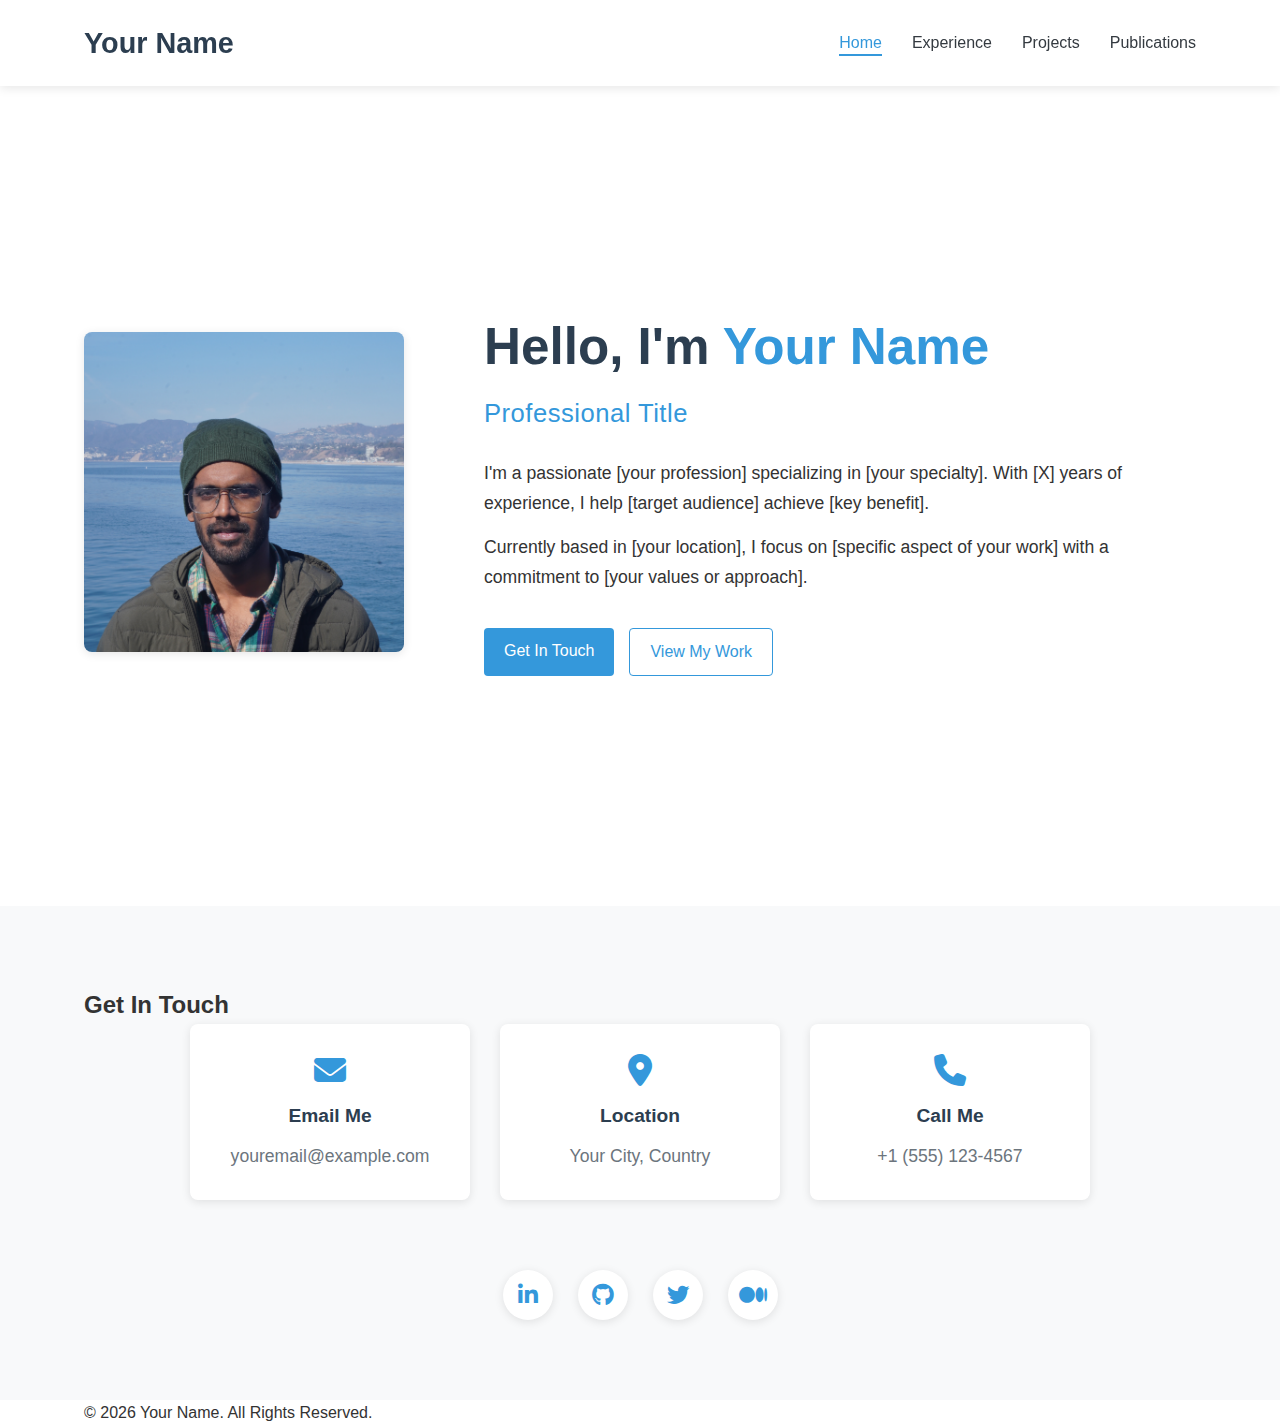
==== index.html @ 05395f2c "Update index.html" ====
<!DOCTYPE html>
<html lang="en">
<head>
    <meta charset="UTF-8">
    <meta name="viewport" content="width=device-width, initial-scale=1.0">
    <title>Your Name | Personal Portfolio</title>
    <link rel="stylesheet" href="styles.css">
    <link rel="stylesheet" href="https://cdnjs.cloudflare.com/ajax/libs/font-awesome/6.4.0/css/all.min.css">
</head>
<body>
    <header>
        <div class="container">
            <h1 class="logo">Your Name</h1>
            <nav>
                <ul>
                    <li><a href="index.html" class="active">Home</a></li>
                    <li><a href="experience.html">Experience</a></li>
                    <li><a href="projects.html">Projects</a></li>
                    <li><a href="publications.html">Publications</a></li>
                </ul>
            </nav>
        </div>
    </header>

    <section class="hero full-height">
        <div class="container">
            <div class="hero-content">
                <div class="profile-container">
                    <img src="./as-142.JPG" alt="Your Photo" class="profile-image">
                </div>
                <div class="hero-text">
                    <h1 class="hero-name">Hello, I'm <span class="highlight">Your Name</span></h1>
                    <h2 class="hero-title">Professional Title</h2>
                    <div class="hero-description">
                        <p>I'm a passionate [your profession] specializing in [your specialty]. With [X] years of experience, I help [target audience] achieve [key benefit].</p>
                        <p>Currently based in [your location], I focus on [specific aspect of your work] with a commitment to [your values or approach].</p>
                    </div>
                    <div class="hero-cta">
                        <a href="#contact" class="btn primary">Get In Touch</a>
                        <a href="projects.html" class="btn secondary">View My Work</a>
                    </div>
                </div>
            </div>
        </div>
    </section>

    <section class="contact" id="contact">
        <div class="container">
            <h2 class="section-title">Get In Touch</h2>
            <div class="contact-content">
                <div class="contact-grid">
                    <div class="contact-card">
                        <i class="fas fa-envelope"></i>
                        <h3>Email Me</h3>
                        <p><a href="mailto:youremail@example.com">youremail@example.com</a></p>
                    </div>
                    <div class="contact-card">
                        <i class="fas fa-map-marker-alt"></i>
                        <h3>Location</h3>
                        <p>Your City, Country</p>
                    </div>
                    <div class="contact-card">
                        <i class="fas fa-phone"></i>
                        <h3>Call Me</h3>
                        <p>+1 (555) 123-4567</p>
                    </div>
                </div>
                
                <div class="social-links">
                    <a href="https://linkedin.com/in/yourusername" target="_blank" title="LinkedIn">
                        <i class="fab fa-linkedin-in"></i>
                    </a>
                    <a href="https://github.com/yourusername" target="_blank" title="GitHub">
                        <i class="fab fa-github"></i>
                    </a>
                    <a href="https://twitter.com/yourusername" target="_blank" title="Twitter">
                        <i class="fab fa-twitter"></i>
                    </a>
                    <a href="https://medium.com/@yourusername" target="_blank" title="Medium">
                        <i class="fab fa-medium-m"></i>
                    </a>
                </div>
            </div>
        </div>
    </section>

    <footer>
        <div class="container">
            <p>&copy; <span id="current-year"></span> Your Name. All Rights Reserved.</p>
        </div>
    </footer>

    <script>
        document.getElementById('current-year').textContent = new Date().getFullYear();
    </script>
</body>
</html>
---- styles.css ----
/* Base Styles */
:root {
    --primary-color: #3498db;
    --secondary-color: #2c3e50;
    --accent-color: #e74c3c;
    --light-color: #f8f9fa;
    --dark-color: #343a40;
    --text-color: #333;
    --gray-color: #6c757d;
    --border-color: #dee2e6;
    --shadow: 0 2px 10px rgba(0, 0, 0, 0.1);
}

* {
    margin: 0;
    padding: 0;
    box-sizing: border-box;
}

body {
    font-family: 'Helvetica Neue', Arial, sans-serif;
    line-height: 1.6;
    color: var(--text-color);
    background-color: white;
}

.container {
    width: 90%;
    max-width: 1200px;
    margin: 0 auto;
    padding: 0 20px;
}

a {
    text-decoration: none;
    color: var(--primary-color);
    transition: color 0.3s;
}

a:hover {
    color: var(--secondary-color);
}

img {
    max-width: 100%;
    height: auto;
}

/* Header */
header {
    background-color: white;
    padding: 20px 0;
    box-shadow: var(--shadow);
    position: sticky;
    top: 0;
    z-index: 100;
}

header .container {
    display: flex;
    justify-content: space-between;
    align-items: center;
}

.logo {
    font-size: 1.8rem;
    font-weight: 700;
    color: var(--secondary-color);
}

nav ul {
    display: flex;
    list-style: none;
}

nav ul li {
    margin-left: 30px;
}

nav ul li a {
    color: var(--dark-color);
    font-weight: 500;
    transition: all 0.3s;
    position: relative;
}

nav ul li a:hover,
nav ul li a.active {
    color: var(--primary-color);
}

nav ul li a.active::after {
    content: '';
    position: absolute;
    bottom: -5px;
    left: 0;
    width: 100%;
    height: 2px;
    background-color: var(--primary-color);
}

/* Page Header */
.page-header {
    background-color: var(--light-color);
    padding: 60px 0;
    text-align: center;
}

.page-header h1 {
    font-size: 2.5rem;
    color: var(--secondary-color);
    margin-bottom: 15px;
}

.page-header p {
    font-size: 1.2rem;
    color: var(--gray-color);
    max-width: 600px;
    margin: 0 auto;
}

/* Hero Section */
.hero {
    padding: 60px 0;
    background-color: white;
}

.full-height {
    min-height: calc(100vh - 80px);
    display: flex;
    align-items: center;
}

.hero-content {
    display: flex;
    align-items: center;
    gap: 80px;
}

.profile-container {
    flex-shrink: 0;
}

.profile-image {
    width: 320px;
    height: 320px;
    border-radius: 8px;
    object-fit: cover;
    box-shadow: var(--shadow);
    transition: transform 0.5s;
}

.profile-image:hover {
    transform: translateY(-5px);
}

.hero-text {
    flex: 1;
}

.hero-name {
    font-size: 3.2rem;
    margin-bottom: 15px;
    color: var(--secondary-color);
    line-height: 1.2;
}

.hero-title {
    font-size: 1.6rem;
    color: var(--primary-color);
    margin-bottom: 25px;
    font-weight: 500;
    letter-spacing: 0.5px;
}

.hero-description {
    margin-bottom: 35px;
}

.hero-description p {
    margin-bottom: 15px;
    font-size: 1.1rem;
    line-height: 1.7;
}

.hero-cta {
    display: flex;
    gap: 15px;
}

.highlight {
    color: var(--primary-color);
}

/* Buttons */
.btn {
    display: inline-block;
    padding: 10px 20px;
    background-color: var(--primary-color);
    color: white;
    border-radius: 4px;
    font-weight: 500;
    transition: all 0.3s;
    border: none;
    cursor: pointer;
}

.btn:hover {
    background-color: var(--secondary-color);
    color: white;
    transform: translateY(-3px);
}

.btn.secondary {
    background-color: transparent;
    border: 1px solid var(--primary-color);
    color: var(--primary-color);
}

.btn.secondary:hover {
    background-color: var(--primary-color);
    color: white;
}

.btn.small {
    padding: 5px 15px;
    font-size: 0.9rem;
}

.cta-buttons {
    display: flex;
    gap: 15px;
}

/* Contact Section */
.contact {
    padding: 80px 0;
    background-color: var(--light-color);
}

.contact-content {
    display: flex;
    flex-direction: column;
    align-items: center;
    gap: 50px;
}

.contact-grid {
    display: grid;
    grid-template-columns: repeat(auto-fit, minmax(250px, 1fr));
    gap: 30px;
    width: 100%;
    max-width: 900px;
}

.contact-card {
    background-color: white;
    padding: 30px;
    border-radius: 8px;
    text-align: center;
    box-shadow: var(--shadow);
    transition: transform 0.3s;
}

.contact-card:hover {
    transform: translateY(-5px);
}

.contact-card i {
    font-size: 2rem;
    color: var(--primary-color);
    margin-bottom: 15px;
}

.contact-card h3 {
    font-size: 1.2rem;
    color: var(--secondary-color);
    margin-bottom: 10px;
}

.contact-card p, .contact-card a {
    color: var(--gray-color);
    font-size: 1.1rem;
}

.contact-card a:hover {
    color: var(--primary-color);
}

.social-links {
    display: flex;
    gap: 25px;
    margin-top: 20px;
}

.social-links a {
    display: flex;
    align-items: center;
    justify-content: center;
    width: 50px;
    height: 50px;
    border-radius: 50%;
    background-color: white;
    color: var(--primary-color);
    transition: all 0.3s;
    box-shadow: var(--shadow);
}

.social-links a:hover {
    background-color: var(--primary-color);
    color: white;
    transform: translateY(-3px);
}

.social-links a i {
    font-size: 1.4rem;
}

/* Experience Page */
.experience {
    padding: 40px 0 80px;
    background-color: white;
}

/* Tabs Navigation */
.experience-tabs {
    display: flex;
    justify-content: center;
    gap: 15px;
    margin-bottom: 40px;
}

.tab-btn {
    background: none;
    border: none;
    padding: 12px 25px;
    font-size: 1.1rem;
    color: var(--gray-color);
    border-bottom: 2px solid transparent;
    cursor: pointer;
    transition: all 0.3s;
}

.tab-btn:hover {
    color: var(--primary-color);
}

.tab-btn.active {
    color: var(--primary-color);
    border-bottom-color: var(--primary-color);
    font-weight: 600;
}

.tab-content {
    display: none;
}

.tab-content.active {
    display: block;
    animation: fadeIn 0.5s;
}

@keyframes fadeIn {
    from { opacity: 0; transform: translateY(10px); }
    to { opacity: 1; transform: translateY(0); }
}

/* Timeline */
.timeline {
    max-width: 800px;
    margin: 0 auto;
}

.timeline-item {
    margin-bottom: 50px;
    display: flex;
    position: relative;
}

.timeline-marker {
    flex: 0 0 140px;
    text-align: right;
    padding-right: 30px;
    position: relative;
}

.timeline-dot {
    position: absolute;
    width: 16px;
    height: 16px;
    border-radius: 50%;
    background-color: var(--primary-color);
    right: -8px;
    top: 6px;
    z-index: 2;
}

.timeline-dot::before {
    content: '';
    position: absolute;
    width: 24px;
    height: 24px;
    border-radius: 50%;
    border: 2px solid var(--primary-color);
    top: -6px;
    left: -6px;
    z-index: 1;
    opacity: 0;
    animation: pulse 2s infinite;
}

@keyframes pulse {
    0% { transform: scale(1); opacity: 0; }
    50% { opacity: 0.5; }
    100% { transform: scale(1.5); opacity: 0; }
}

.timeline-date {
    font-size: 0.95rem;
    font-weight: 600;
    color: var(--gray-color);
}

.timeline-item::after {
    content: '';
    position: absolute;
    top: 6px;
    bottom: -55px;
    width: 2px;
    background-color: var(--primary-color);
    opacity: 0.3;
    left: 140px;
    z-index: 1;
}

.timeline-item:last-child::after {
    display: none;
}

.timeline-content {
    flex: 1;
    background-color: var(--light-color);
    padding: 25px;
    border-radius: 8px;
    box-shadow: var(--shadow);
    transition: transform 0.3s, box-shadow 0.3s;
}

.timeline-content:hover {
    transform: translateY(-5px);
    box-shadow: 0 8px 25px rgba(0, 0, 0, 0.1);
}

.timeline-title {
    font-size: 1.4rem;
    color: var(--secondary-color);
    margin-bottom: 8px;
}

.timeline-company {
    font-size: 1.1rem;
    color: var(--primary-color);
    margin-bottom: 15px;
    font-weight: 500;
    display: flex;
    align-items: center;
    gap: 8px;
}

.timeline-company i {
    font-size: 1rem;
}

.timeline-description {
    margin-bottom: 20px;
}

.timeline-description p {
    margin-bottom: 15px;
    line-height: 1.7;
}

.timeline-description ul {
    padding-left: 20px;
}

.timeline-description li {
    margin-bottom: 8px;
    line-height: 1.6;
}

.timeline-skills {
    display: flex;
    flex-wrap: wrap;
    gap: 8px;
    margin-top: 15px;
}

.skill-tag, .project-tag, .publication-tag {
    padding: 5px 15px;
    background-color: rgba(52, 152, 219, 0.1);
    color: var(--primary-color);
    border-radius: 50px;
    font-size: 0.9rem;
}

/* Education Section */
.education-grid {
    display: grid;
    grid-template-columns: repeat(auto-fit, minmax(350px, 1fr));
    gap: 30px;
    max-width: 1100px;
    margin: 0 auto;
}

.education-card {
    background-color: white;
    border-radius: 8px;
    box-shadow: var(--shadow);
    overflow: hidden;
    display: flex;
    transition: transform 0.3s, box-shadow 0.3s;
}

.education-card:hover {
    transform: translateY(-5px);
    box-shadow: 0 8px 25px rgba(0, 0, 0, 0.1);
}

.education-icon {
    flex: 0 0 70px;
    background-color: var(--primary-color);
    color: white;
    font-size: 1.8rem;
    display: flex;
    align-items: center;
    justify-content: center;
}

.education-details {
    flex: 1;
    padding: 25px;
}

.education-details h3 {
    font-size: 1.3rem;
    color: var(--secondary-color);
    margin-bottom: 5px;
}

.education-details h4 {
    font-size: 1.1rem;
    color: var(--primary-color);
    margin-bottom: 10px;
    font-weight: 500;
}

.education-date {
    font-size: 0.9rem;
    color: var(--gray-color);
    margin-bottom: 10px;
}

.education-field {
    font-size: 1rem;
    margin-bottom: 15px;
}

.education-highlights {
    border-top: 1px solid var(--border-color);
    padding-top: 15px;
}

.education-highlights p {
    margin-bottom: 8px;
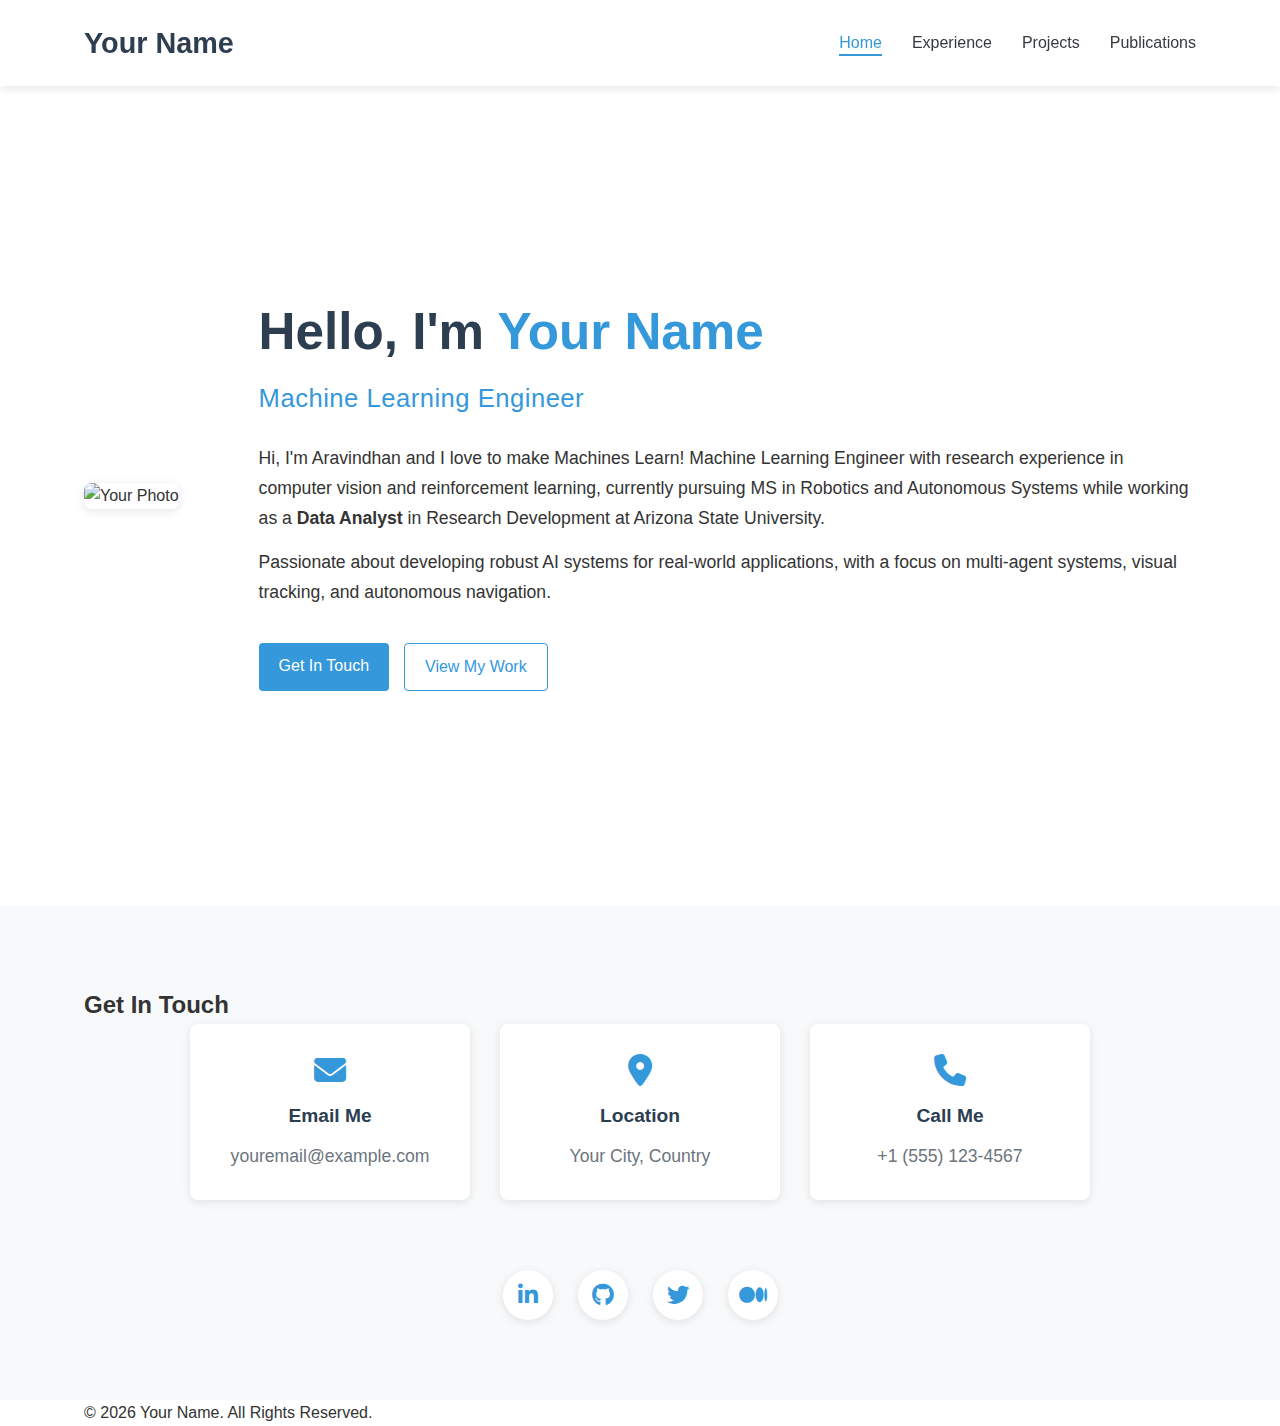
==== commit 31401e89: "Update index.html" ====
--- a/index.html
+++ b/index.html
@@ -26,15 +26,16 @@
         <div class="container">
             <div class="hero-content">
                 <div class="profile-container">
-                    <img src="./as-142.JPG" alt="Your Photo" class="profile-image">
+                    <img src="https://github.com/Aravind-11/Aravind-11.github.io/blob/main/as-142.JPG" alt="Your Photo" class="profile-image">
                 </div>
                 <div class="hero-text">
                     <h1 class="hero-name">Hello, I'm <span class="highlight">Your Name</span></h1>
-                    <h2 class="hero-title">Professional Title</h2>
+                    <h2 class="hero-title">Machine Learning Engineer</h2>
                     <div class="hero-description">
-                        <p>I'm a passionate [your profession] specializing in [your specialty]. With [X] years of experience, I help [target audience] achieve [key benefit].</p>
-                        <p>Currently based in [your location], I focus on [specific aspect of your work] with a commitment to [your values or approach].</p>
+                    <p>Hi, I'm Aravindhan and I love to make Machines Learn! Machine Learning Engineer with research experience in computer vision and reinforcement learning, currently pursuing MS in Robotics and Autonomous Systems while working as a <strong>Data Analyst</strong> in Research Development at Arizona State University.</p>
+                    <p>Passionate about developing robust AI systems for real-world applications, with a focus on multi-agent systems, visual tracking, and autonomous navigation.</p>
                     </div>
+                    
                     <div class="hero-cta">
                         <a href="#contact" class="btn primary">Get In Touch</a>
                         <a href="projects.html" class="btn secondary">View My Work</a>
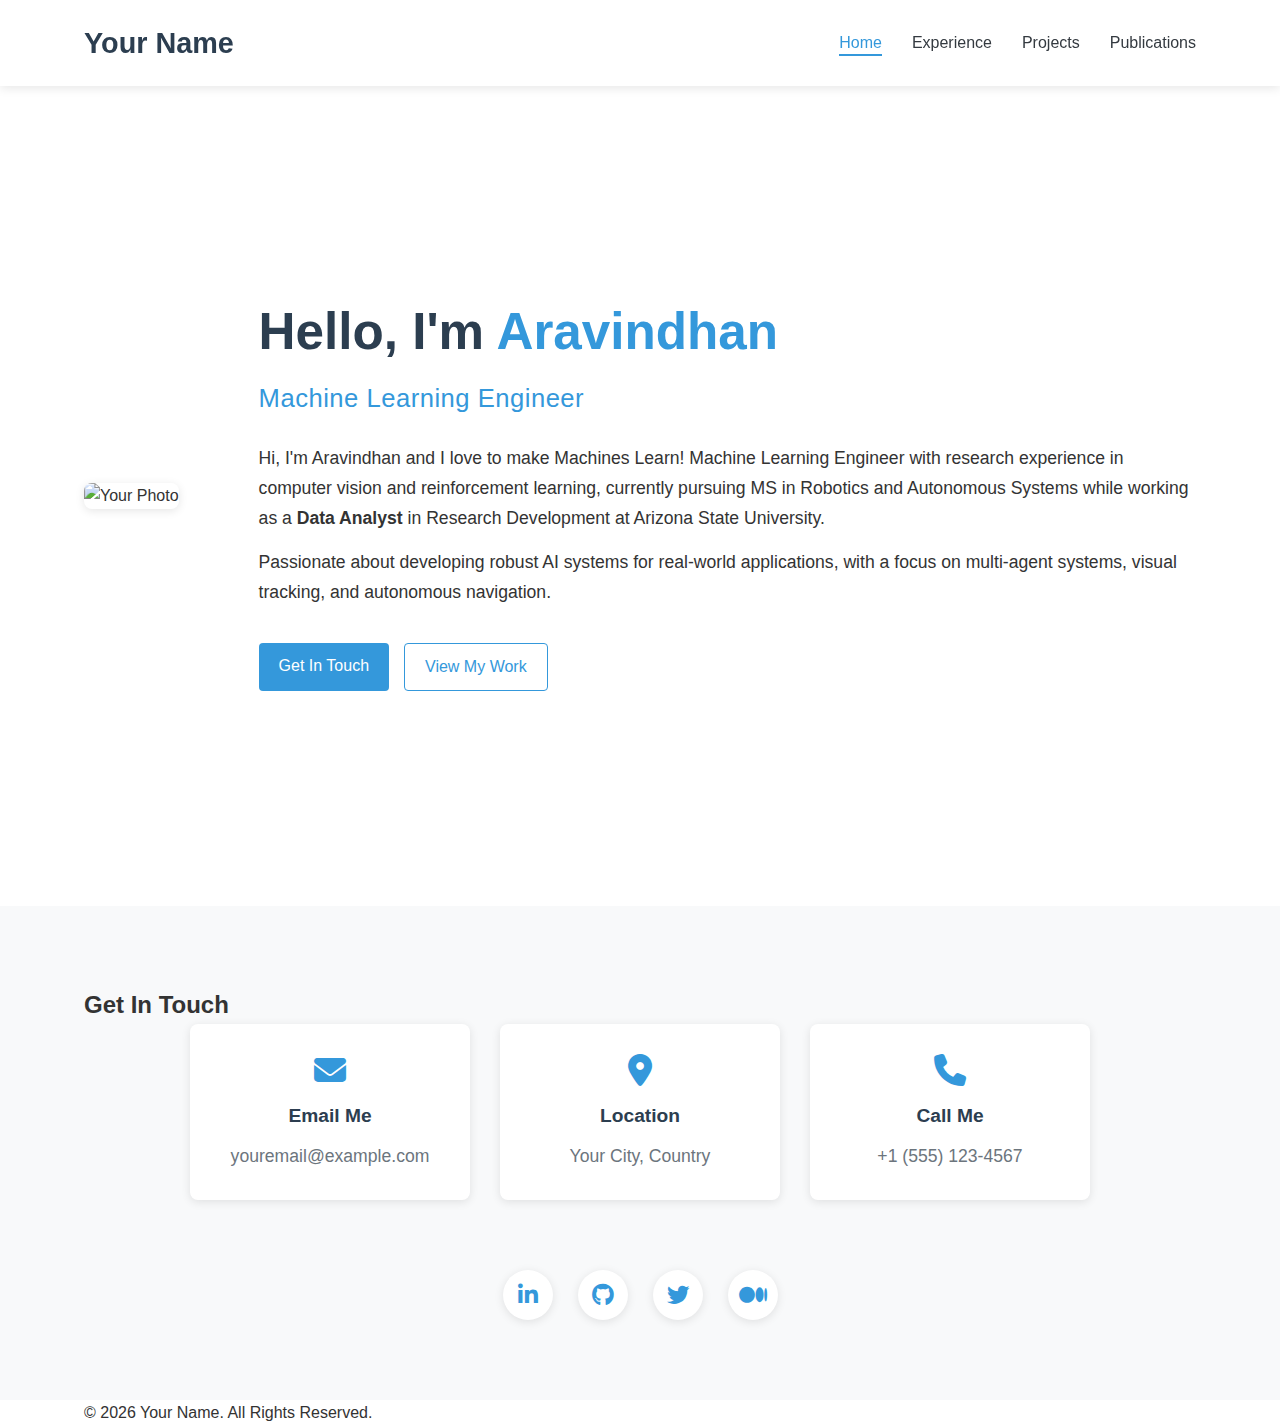
==== commit d702f2ec: "Update index.html" ====
--- a/index.html
+++ b/index.html
@@ -29,7 +29,7 @@
                     <img src="https://github.com/Aravind-11/Aravind-11.github.io/blob/main/as-142.JPG" alt="Your Photo" class="profile-image">
                 </div>
                 <div class="hero-text">
-                    <h1 class="hero-name">Hello, I'm <span class="highlight">Your Name</span></h1>
+                    <h1 class="hero-name">Hello, I'm <span class="highlight">Aravindhan</span></h1>
                     <h2 class="hero-title">Machine Learning Engineer</h2>
                     <div class="hero-description">
                     <p>Hi, I'm Aravindhan and I love to make Machines Learn! Machine Learning Engineer with research experience in computer vision and reinforcement learning, currently pursuing MS in Robotics and Autonomous Systems while working as a <strong>Data Analyst</strong> in Research Development at Arizona State University.</p>
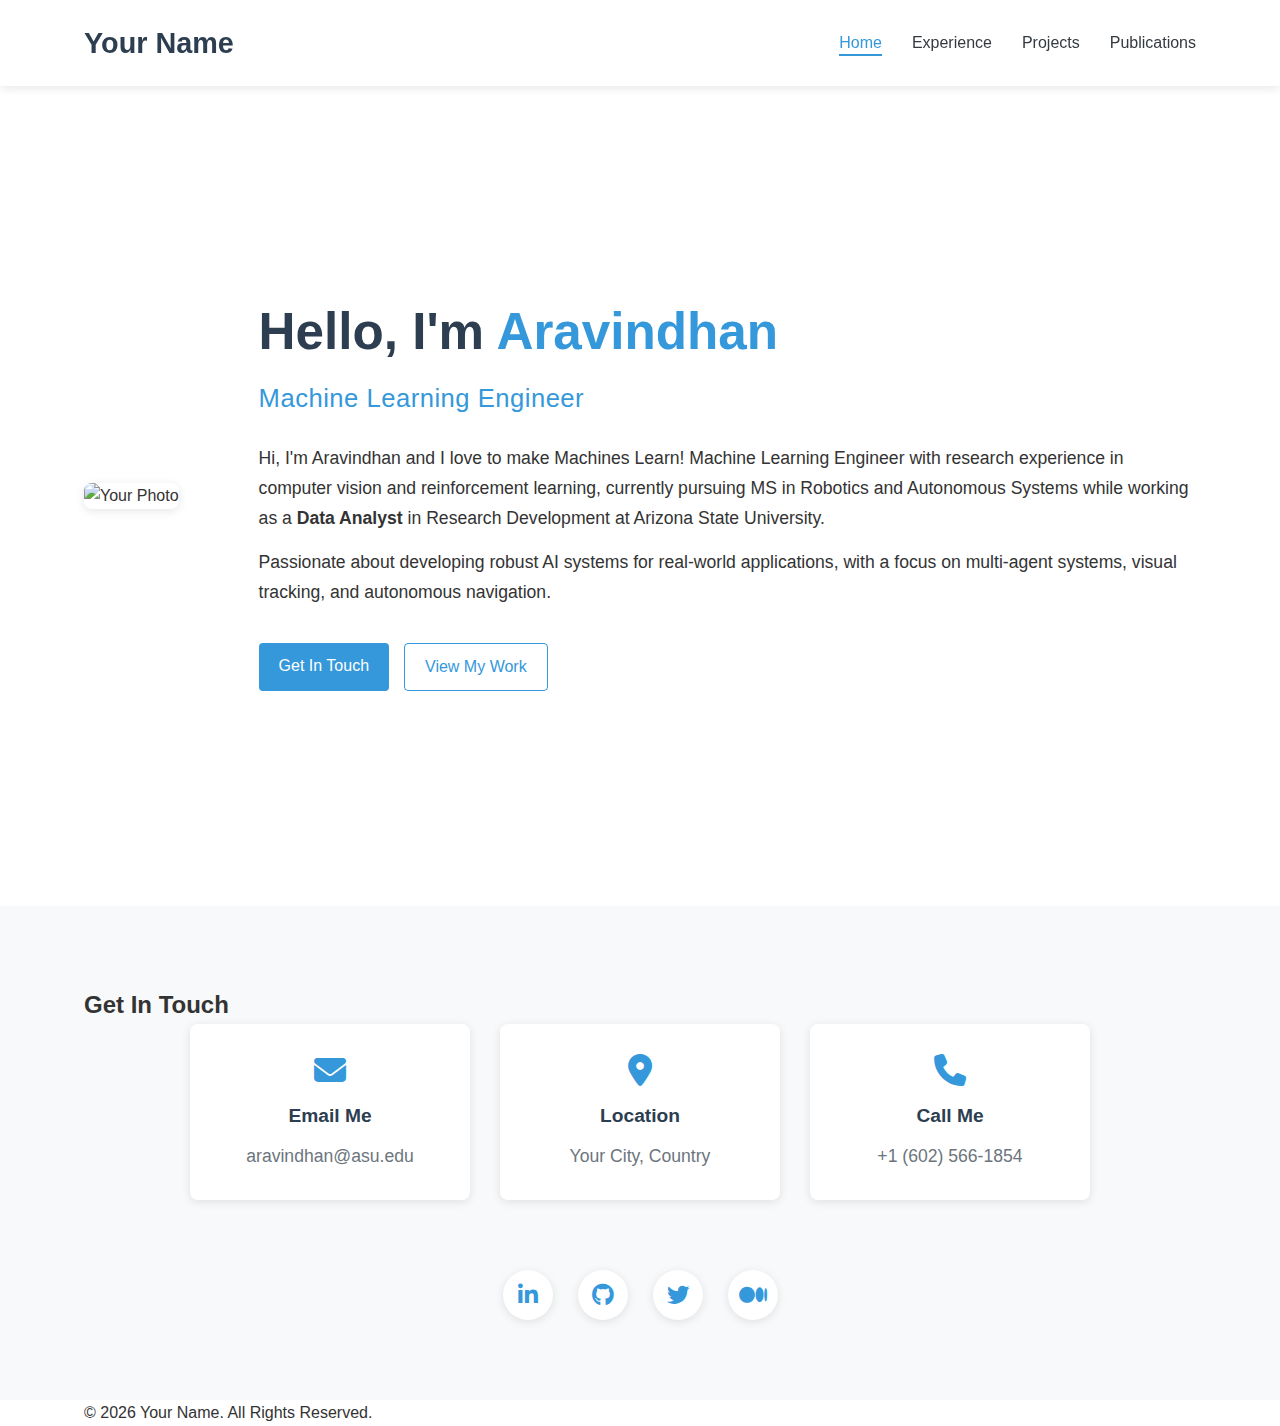
==== commit 7c19f4ac: "Update index.html" ====
--- a/index.html
+++ b/index.html
@@ -3,7 +3,7 @@
 <head>
     <meta charset="UTF-8">
     <meta name="viewport" content="width=device-width, initial-scale=1.0">
-    <title>Your Name | Personal Portfolio</title>
+    <title>Home | Personal Portfolio</title>
     <link rel="stylesheet" href="styles.css">
     <link rel="stylesheet" href="https://cdnjs.cloudflare.com/ajax/libs/font-awesome/6.4.0/css/all.min.css">
 </head>
@@ -53,7 +53,7 @@
                     <div class="contact-card">
                         <i class="fas fa-envelope"></i>
                         <h3>Email Me</h3>
-                        <p><a href="mailto:youremail@example.com">youremail@example.com</a></p>
+                        <p><a href="mailto:aravindhan@asu.edu">aravindhan@asu.edu</a></p>
                     </div>
                     <div class="contact-card">
                         <i class="fas fa-map-marker-alt"></i>
@@ -63,18 +63,18 @@
                     <div class="contact-card">
                         <i class="fas fa-phone"></i>
                         <h3>Call Me</h3>
-                        <p>+1 (555) 123-4567</p>
+                        <p>+1 (602) 566-1854</p>
                     </div>
                 </div>
                 
                 <div class="social-links">
-                    <a href="https://linkedin.com/in/yourusername" target="_blank" title="LinkedIn">
+                    <a href="https://www.linkedin.com/in/aravindhan-thaninayagam-324b12190/" target="_blank" title="LinkedIn">
                         <i class="fab fa-linkedin-in"></i>
                     </a>
-                    <a href="https://github.com/yourusername" target="_blank" title="GitHub">
+                    <a href="https://github.com/Aravind-11" target="_blank" title="GitHub">
                         <i class="fab fa-github"></i>
                     </a>
-                    <a href="https://twitter.com/yourusername" target="_blank" title="Twitter">
+                    <a href="https://x.com/aravind23686126" target="_blank" title="Twitter">
                         <i class="fab fa-twitter"></i>
                     </a>
                     <a href="https://medium.com/@yourusername" target="_blank" title="Medium">
